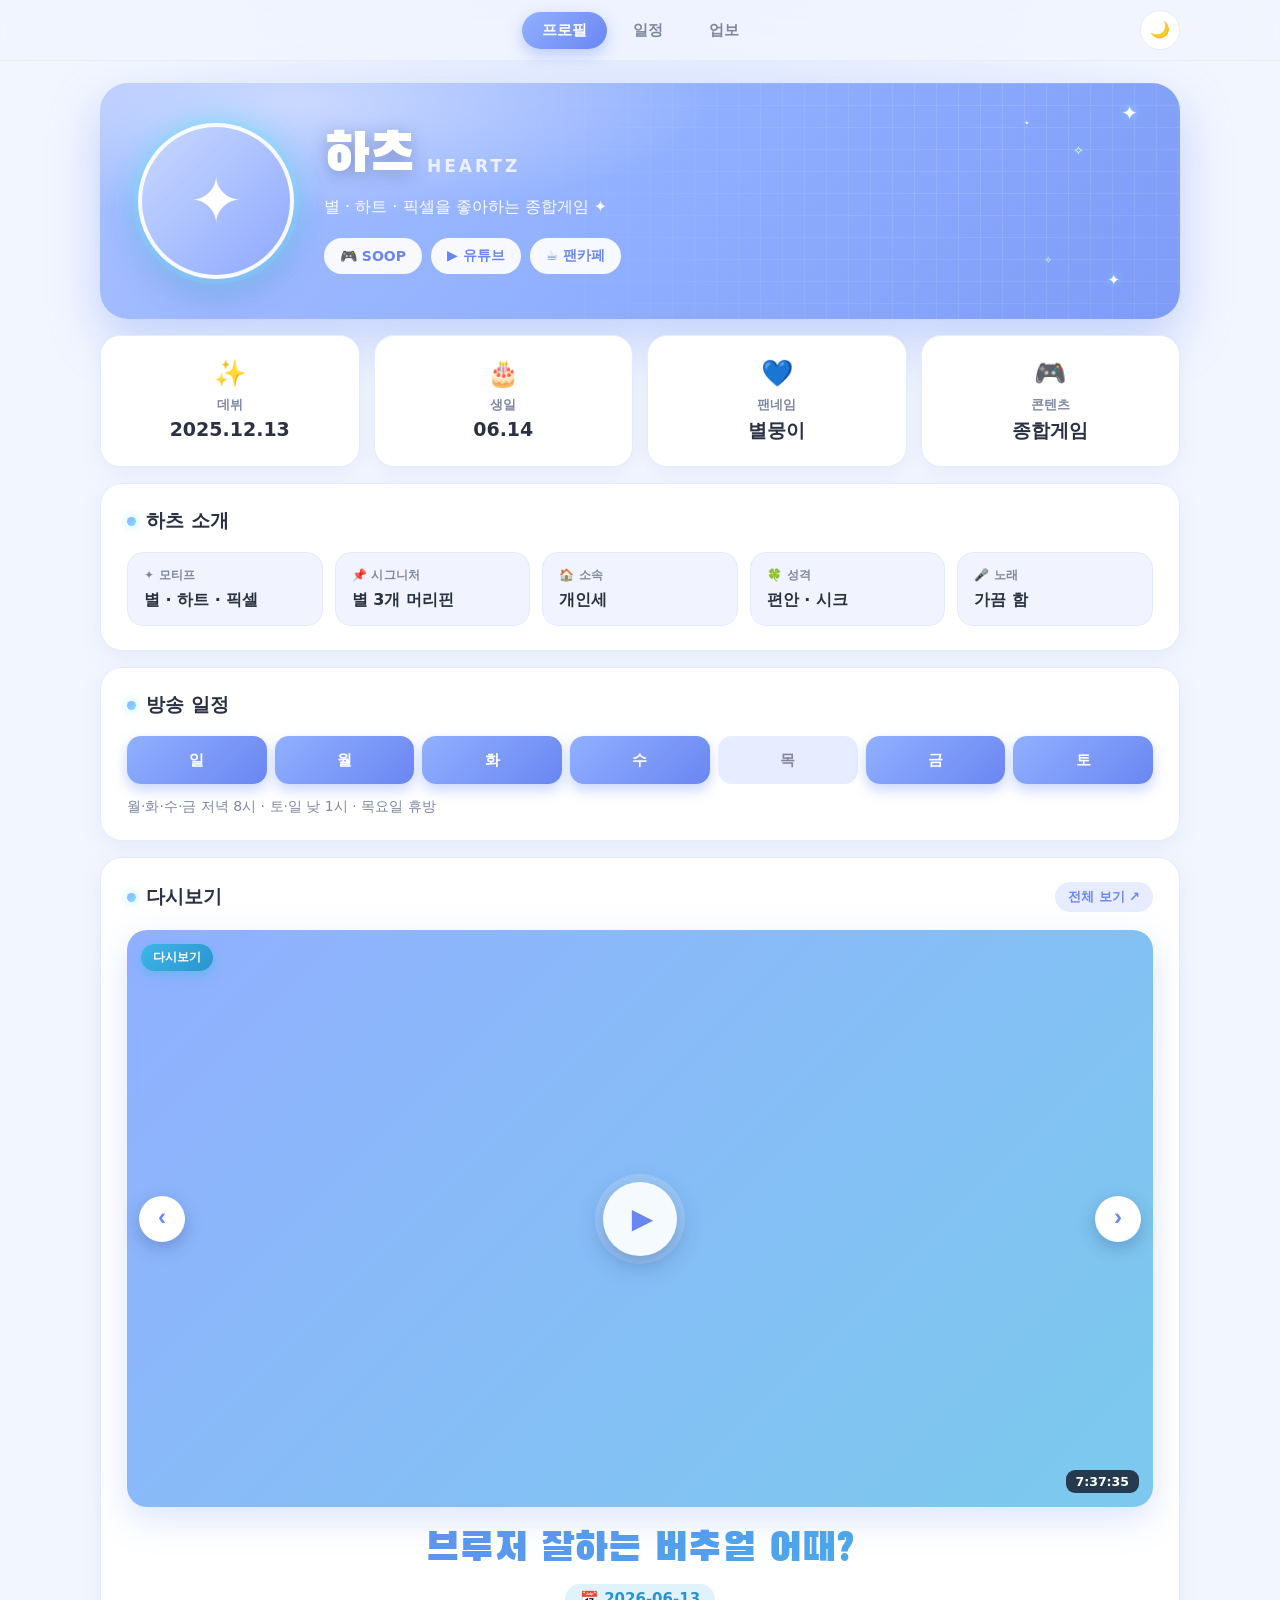
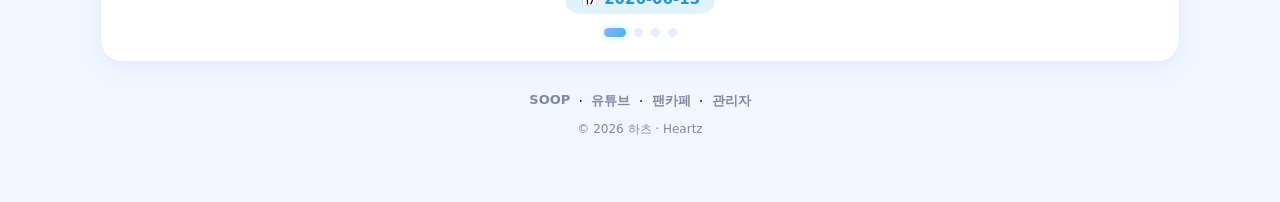
==== index.html @ f1c55dd7 "Add files via upload" ====
<!DOCTYPE html>
<html lang="ko">
<head>
  <meta charset="UTF-8">
  <meta name="viewport" content="width=device-width, initial-scale=1.0">
  <title>하츠 · Heartz</title>
  <link rel="icon" type="image/jpeg" href="https://profile.img.sooplive.co.kr/LOGO/op/ophillia/ophillia.jpg">
  <meta name="description" content="하츠(Heartz) 공식 페이지">
  <meta property="og:type" content="website">
  <meta property="og:title" content="하츠 · Heartz">
  <meta property="og:description" content="별 · 하트 · 픽셀을 좋아하는 종합게임">
  <meta property="og:image" content="https://profile.img.sooplive.co.kr/LOGO/op/ophillia/ophillia.jpg">
  <meta property="og:image:width" content="600"><meta property="og:image:height" content="600">
  <meta name="twitter:card" content="summary_large_image">
  <link rel="stylesheet" href="https://cdn.jsdelivr.net/gh/orioncactus/pretendard@v1.3.9/dist/web/static/pretendard.css">
  <link href="https://fonts.googleapis.com/css2?family=Black+Han+Sans&display=swap" rel="stylesheet">
  <link rel="stylesheet" href="style.css">
</head>
<body>

  <nav class="nav">
    <div class="nav-inner">
      <div class="nav-links">
        <a class="navpill active" href="index.html">프로필</a>
        <a class="navpill" href="schedule/">일정</a>
        <a class="navpill" href="work/">업보</a>
      </div>
      <button class="theme-switch" id="themeSwitch" type="button" aria-label="다크모드 전환">🌙</button>
    </div>
  </nav>

  <main class="wrap stagger">

    <!-- HERO -->
    <section class="hero">
      <div class="hero-stars" aria-hidden="true">
        <span class="s1">✦</span><span class="s2">✧</span><span class="s3">⋆</span><span class="s4">✦</span><span class="s5">✧</span>
      </div>
      <div class="hero-inner">
        <div class="hero-avatar">
          <img class="hero-avatar-img" id="h-avatar-img" src="" alt="하츠 프로필 이미지" style="display:none"
               onerror="this.style.display='none'; document.getElementById('h-avatar-ph').style.display='flex';">
          <span class="hero-avatar-ph" id="h-avatar-ph">✦</span>
        </div>
        <div class="hero-text">
          <div class="hero-name-row"><h1 class="hero-name" id="h-name">하츠</h1><span class="hero-en" id="h-en">Heartz</span></div>
          <p class="hero-concept" id="h-concept"></p>
          <div class="hero-links">
            <a class="sbtn" id="lnk-soop" href="#" target="_blank" rel="noopener">🎮 SOOP</a>
            <a class="sbtn" id="lnk-youtube" href="#" target="_blank" rel="noopener">▶ 유튜브</a>
            <a class="sbtn" id="lnk-cafe" href="#" target="_blank" rel="noopener">☕ 팬카페</a>
          </div>
        </div>
      </div>
    </section>

    <!-- STATS -->
    <section class="stats">
      <div class="stat"><span class="stat-emoji">✨</span><span class="stat-label">데뷔</span><span class="stat-val" id="st-debut">—</span></div>
      <div class="stat"><span class="stat-emoji">🎂</span><span class="stat-label">생일</span><span class="stat-val" id="st-birthday">—</span></div>
      <div class="stat"><span class="stat-emoji">💙</span><span class="stat-label">팬네임</span><span class="stat-val" id="st-fan">—</span></div>
      <div class="stat"><span class="stat-emoji">🎮</span><span class="stat-label">콘텐츠</span><span class="stat-val" id="st-content">—</span></div>
    </section>

    <!-- ABOUT -->
    <section class="card">
      <h2 class="sec-title"><span class="dot"></span>하츠 소개</h2>
      <div class="about-grid">
        <div class="about-item"><span class="ak">✦ 모티프</span><span class="av" id="ab-motif">—</span></div>
        <div class="about-item"><span class="ak">📌 시그니처</span><span class="av" id="ab-sig">—</span></div>
        <div class="about-item"><span class="ak">🏠 소속</span><span class="av" id="ab-agency">—</span></div>
        <div class="about-item"><span class="ak">🍀 성격</span><span class="av" id="ab-personality">—</span></div>
        <div class="about-item"><span class="ak">🎤 노래</span><span class="av" id="ab-song">—</span></div>
      </div>
    </section>

    <!-- SCHEDULE -->
    <section class="card">
      <h2 class="sec-title"><span class="dot"></span>방송 일정</h2>
      <div class="day-row">
        <span class="day" id="day-0">일</span><span class="day" id="day-1">월</span>
        <span class="day" id="day-2">화</span><span class="day" id="day-3">수</span>
        <span class="day" id="day-4">목</span><span class="day" id="day-5">금</span>
        <span class="day" id="day-6">토</span>
      </div>
      <p class="sched-note" id="sched-note"></p>
      <div class="upcoming" id="upcoming" style="display:none">
        <span class="up-label">📌 다가오는 일정</span>
        <div id="upcoming-list"></div>
      </div>
    </section>

    <!-- 다시보기 -->
    <section class="card">
      <div class="sec-row">
        <h2 class="sec-title"><span class="dot"></span>다시보기</h2>
        <a class="sec-more" id="vod-more" href="#" target="_blank" rel="noopener">전체 보기 ↗</a>
      </div>
      <div class="vod-carousel" id="vod-carousel">
        <div class="vod-frame">
          <a class="vod-stage" id="vod-stage" href="#" target="_blank" rel="noopener"></a>
          <button class="vod-nav prev" type="button" aria-label="이전 다시보기">‹</button>
          <button class="vod-nav next" type="button" aria-label="다음 다시보기">›</button>
        </div>
        <div class="vod-caption">
          <div class="vod-cap-title" id="vod-cap-title"></div>
          <div class="vod-cap-meta" id="vod-cap-meta"></div>
        </div>
        <div class="vod-dots" id="vod-dots"></div>
      </div>
    </section>

    <footer class="foot">
      <div class="foot-links">
        <a id="foot-soop" href="#" target="_blank" rel="noopener">SOOP</a>·
        <a id="foot-youtube" href="#" target="_blank" rel="noopener">유튜브</a>·
        <a id="foot-cafe" href="#" target="_blank" rel="noopener">팬카페</a>·
        <a href="admin/">관리자</a>
      </div>
      <div class="foot-copy" id="foot-copy">© 2026 하츠 · Heartz</div>
    </footer>

  </main>

  <script src="https://cdn.jsdelivr.net/npm/@supabase/supabase-js@2/dist/umd/supabase.min.js"></script>
  <script src="supabase.js"></script>
  <script>
    function setText(id, v){ var el=document.getElementById(id); if(el) el.textContent = v || ''; }
    function setHref(id, v){ var el=document.getElementById(id); if(el) el.setAttribute('href', v || '#'); }

    async function loadProfile(){
      var p = await getProfile();
      setText('h-name', p.name); setText('h-en', p.reading); setText('h-concept', p.concept);
      // 아바타: 직접 지정 우선, 없으면 SOOP 아이디로 자동
      var av = p.avatar || soopAvatar(p.soop_id);
      var img = document.getElementById('h-avatar-img'), ph = document.getElementById('h-avatar-ph');
      if(av){ img.src = av; img.style.display='block'; ph.style.display='none'; }
      // 소셜 (히어로 + 푸터)
      setHref('lnk-soop', p.soop); setHref('lnk-youtube', p.youtube); setHref('lnk-cafe', p.cafe);
      setHref('foot-soop', p.soop); setHref('foot-youtube', p.youtube); setHref('foot-cafe', p.cafe);
      setHref('vod-more', p.vod_url);
      // 스탯
      setText('st-debut', p.debut); setText('st-birthday', p.birthday);
      setText('st-fan', p.fan_name); setText('st-content', p.content);
      // 소개
      setText('ab-motif', p.motif); setText('ab-sig', p.signature); setText('ab-agency', p.agency);
      setText('ab-personality', p.personality); setText('ab-song', p.song);
      // 방송 요일
      var days = Array.isArray(p.days) ? p.days.map(String) : [];
      for(var i=0;i<=6;i++){ var c=document.getElementById('day-'+i); if(c) c.className='day'+(days.indexOf(String(i))>-1?' on':''); }
      setText('sched-note', p.sched_note);
      if(p.name) setText('foot-copy', '© 2026 '+p.name+' · '+(p.reading||''));
    }

    async function loadUpcoming(){
      var rows = await fetchAll('events','edate', true);
      if(rows === null) rows = EVENTS_DEFAULTS.slice();
      var today = new Date().toISOString().slice(0,10);
      var future = rows.filter(function(e){ return (e.edate||'') >= today; })
                       .sort(function(a,b){ return (a.edate||'').localeCompare(b.edate||''); })
                       .slice(0,3);
      var box = document.getElementById('upcoming'), list = document.getElementById('upcoming-list');
      if(!future.length){ box.style.display='none'; return; }
      box.style.display='';
      list.innerHTML = future.map(function(e){
        return '<div class="up-row"><span class="up-badge">'+esc(fmtBadge(e.edate))+'</span>'
             + '<span class="up-text">'+esc(e.title)+'</span></div>';
      }).join('');
    }

    async function loadVods(){
      var rows = await fetchAll('vods','vdate', false);
      if(rows === null) rows = VODS_DEFAULTS.slice();
      var carousel = document.getElementById('vod-carousel');
      if(!rows.length){ carousel.innerHTML = '<div class="empty">아직 등록된 다시보기가 없어요 ✦</div>'; return; }
      var stage=document.getElementById('vod-stage'), capTit=document.getElementById('vod-cap-title'),
          capMeta=document.getElementById('vod-cap-meta'), dotsBox=document.getElementById('vod-dots'), i=0;
      dotsBox.innerHTML = rows.map(function(_,idx){ return '<button class="vod-dot" type="button" aria-label="'+(idx+1)+'번째"></button>'; }).join('');
      var dots = dotsBox.querySelectorAll('.vod-dot');
      function render(){
        var v = rows[i]; stage.setAttribute('href', v.link || '#');
        var html = '<span class="vod-badge">다시보기</span>';
        if(v.thumb) html += '<img src="'+esc(v.thumb)+'" alt="'+esc(v.title)+'" onerror="this.style.display=\'none\'">';
        if(v.dur) html += '<span class="vod-dur">'+esc(v.dur)+'</span>';
        html += '<span class="vod-playbtn">▶</span>';
        stage.innerHTML = html;
        capTit.textContent = v.title || '';
        capMeta.textContent = v.vdate ? ('📅 '+v.vdate) : '';
        for(var k=0;k<dots.length;k++) dots[k].className='vod-dot'+(k===i?' on':'');
      }
      function go(n){ i=(n+rows.length)%rows.length; render(); }
      carousel.querySelector('.vod-nav.prev').addEventListener('click', function(e){ e.preventDefault(); go(i-1); });
      carousel.querySelector('.vod-nav.next').addEventListener('click', function(e){ e.preventDefault(); go(i+1); });
      for(var k=0;k<dots.length;k++){ (function(idx){ dots[idx].addEventListener('click', function(){ go(idx); }); })(k); }
      var sx=null;
      stage.addEventListener('touchstart', function(e){ sx=e.touches[0].clientX; }, {passive:true});
      stage.addEventListener('touchend', function(e){ if(sx===null) return; var dx=e.changedTouches[0].clientX-sx; if(Math.abs(dx)>40) go(i+(dx<0?1:-1)); sx=null; }, {passive:true});
      render();
    }

    initTheme();
    loadProfile(); loadUpcoming(); loadVods();
    initIframeResize();
  </script>
</body>
</html>
---- style.css ----
/* =====================================================================
   하츠(Heartz) 팬페이지 공용 스타일
   🎨 색 바꾸기: 아래 :root 의 5개(+ --logo) 만 바꾸면 전 페이지가 따라옵니다.
===================================================================== */
:root{
  --main:#91b0ff;        /* 메인 강조색 (포인트·버튼·활성) */
  --main-dark:#6a86f2;   /* 진한 강조색 (그라데이션 끝·hover) */
  --main-light:#e7edff;  /* 연한 색 (칩·배지·연한 배경) */
  --bg:#f2f6ff;          /* 페이지 배경 */
  --card:#ffffff;        /* 카드 배경 */
  --logo:#4456c7;        /* 로고/제목 진한 글자색 */

  --text:#2a3142;        /* 본문 글자 */
  --text-soft:#7f88a0;   /* 흐린 보조 글자 */
  --line:#e4ebfb;        /* 테두리선 */
  --neon:#7ee0ff;        /* 네온 포인트(은은한 외부광선) */
  --accent:#3fb6e8;      /* 하늘색 뱃지(날짜 등) */
  --accent-dark:#2a93cf;

  --page-width:1080px;
  --display:'Black Han Sans','Pretendard','Noto Sans KR',sans-serif; /* 각진 제목 */
  --body:'Pretendard','Noto Sans KR',system-ui,-apple-system,sans-serif; /* 깔끔 본문 */
}
body.dark{
  --main:#9db6ff;
  --main-dark:#b9caff;
  --main-light:#222a3d;
  --bg:#0f1320;
  --card:#171c2b;
  --logo:#bcd0ff;
  --text:#e7ebf6;
  --text-soft:#98a1bc;
  --line:#262d40;
  --accent:#54c4f0;
  --accent-dark:#2f9fd6;
}

*{ margin:0; padding:0; box-sizing:border-box; }
body{
  background:var(--bg); font-family:var(--body); color:var(--text);
  min-height:100vh; padding:18px 16px 64px;
  position:relative; overflow-x:hidden;
  transition:background .25s ease, color .25s ease;
  -webkit-font-smoothing:antialiased;
}
body::before{
  content:''; position:fixed; inset:0 0 auto 0; height:340px;
  background:radial-gradient(60% 100% at 50% -10%, rgba(145,176,255,.22), transparent 70%);
  pointer-events:none; z-index:0;
}

/* ── 네비 ── */
.nav{
  position:sticky; top:0; z-index:100;
  background:color-mix(in srgb, var(--bg) 80%, transparent);
  backdrop-filter:blur(12px);
  border-bottom:1px solid var(--line);
  margin:-18px -16px 22px; padding:8px 16px;
}
.nav-inner{ position:relative; max-width:var(--page-width); margin:0 auto;
  display:flex; align-items:center; justify-content:center; min-height:44px; }
.nav-links{ display:flex; gap:6px; }
.navpill{ padding:9px 20px; border-radius:999px; font-weight:700; font-size:15px;
  color:var(--text-soft); text-decoration:none; white-space:nowrap; transition:all .18s ease; }
.navpill:hover{ background:var(--main-light); color:var(--logo); }
.navpill.active{ background:linear-gradient(135deg, var(--main), var(--main-dark)); color:#fff;
  box-shadow:0 6px 16px rgba(120,150,250,.45); }
.theme-switch{ position:absolute; right:0; top:50%; transform:translateY(-50%);
  width:40px; height:40px; border-radius:50%; border:1px solid var(--line); background:var(--card);
  cursor:pointer; font-size:16px; line-height:1; display:flex; align-items:center; justify-content:center;
  transition:all .18s ease; }
.theme-switch:hover{ border-color:var(--main); }

/* ── 래퍼 / 카드 ── */
.wrap{ position:relative; z-index:1; max-width:var(--page-width); margin:0 auto;
  display:flex; flex-direction:column; gap:16px; }
.card{ background:var(--card); border:1px solid var(--line); border-radius:22px;
  padding:24px 26px; box-shadow:0 6px 20px rgba(120,140,200,.1); }
.sec-title{ display:flex; align-items:center; gap:10px; font-size:19px; font-weight:800;
  color:var(--text); margin-bottom:18px; }
.sec-title .dot{ width:9px; height:9px; border-radius:50%;
  background:linear-gradient(135deg, var(--main), var(--neon)); box-shadow:0 0 10px rgba(126,224,255,.7); }
.sec-row{ display:flex; align-items:center; justify-content:space-between; gap:10px; margin-bottom:18px; }
.sec-row .sec-title{ margin-bottom:0; }
.sec-more{ display:inline-flex; align-items:center; gap:4px; font-size:13px; font-weight:700;
  color:var(--main-dark); text-decoration:none; padding:6px 13px; border-radius:999px;
  background:var(--main-light); transition:all .16s ease; white-space:nowrap; }
.sec-more:hover{ background:var(--main); color:#fff; }
.page-title{ font-family:var(--display); font-size:clamp(30px,6vw,46px); color:var(--text);
  background:linear-gradient(135deg, var(--main-dark), var(--accent));
  -webkit-background-clip:text; background-clip:text; -webkit-text-fill-color:transparent;
  margin-bottom:4px; letter-spacing:.5px; }
.page-sub{ color:var(--text-soft); font-weight:600; font-size:14px; margin-bottom:6px; }

/* ── HERO ── */
.hero{ position:relative; border-radius:28px; padding:40px 38px;
  background:linear-gradient(130deg, #a9c0ff 0%, #91b0ff 48%, #7e9bf7 100%);
  box-shadow:0 20px 50px rgba(126,155,247,.42); }
.hero::before{ content:''; position:absolute; inset:0; border-radius:inherit;
  background:radial-gradient(70% 90% at 18% 8%, rgba(255,255,255,.45), transparent 55%); pointer-events:none; }
.hero::after{ content:''; position:absolute; inset:0; border-radius:inherit;
  background-image:linear-gradient(rgba(255,255,255,.12) 1px, transparent 1px),
    linear-gradient(90deg, rgba(255,255,255,.12) 1px, transparent 1px);
  background-size:22px 22px;
  -webkit-mask:radial-gradient(circle at 82% 24%, #000, transparent 62%);
          mask:radial-gradient(circle at 82% 24%, #000, transparent 62%); pointer-events:none; }
.hero-stars{ position:absolute; inset:0; pointer-events:none; }
.hero-stars span{ position:absolute; color:#fff; text-shadow:0 0 8px var(--neon);
  animation:twinkle 2.6s ease-in-out infinite; }
.hero-stars .s1{ top:18px; right:42px; font-size:20px; }
.hero-stars .s2{ top:60px; right:96px; font-size:13px; animation-delay:.5s; }
.hero-stars .s3{ top:34px; right:150px; font-size:10px; animation-delay:1s; }
.hero-stars .s4{ bottom:30px; right:60px; font-size:15px; animation-delay:1.4s; }
.hero-stars .s5{ bottom:54px; right:128px; font-size:9px; animation-delay:.9s; }
@keyframes twinkle{ 0%,100%{opacity:.35; transform:scale(.85);} 50%{opacity:1; transform:scale(1.1);} }
.hero-inner{ position:relative; z-index:2; display:flex; align-items:center; gap:30px; }
.hero-avatar{ position:relative; flex-shrink:0; width:156px; height:156px; border-radius:50%;
  background:linear-gradient(135deg, #c9d8ff, #8ea9ff); border:4px solid rgba(255,255,255,.92);
  box-shadow:0 0 0 5px rgba(126,224,255,.16), 0 0 22px 2px rgba(126,224,255,.55),
    0 0 44px 6px rgba(126,224,255,.30), 0 14px 32px rgba(50,70,150,.26);
  overflow:hidden; animation:avatarGlow 3.4s ease-in-out infinite; }
@keyframes avatarGlow{
  0%,100%{ box-shadow:0 0 0 5px rgba(126,224,255,.14), 0 0 18px 2px rgba(126,224,255,.42),
    0 0 36px 5px rgba(126,224,255,.22), 0 14px 32px rgba(50,70,150,.26); }
  50%{ box-shadow:0 0 0 5px rgba(126,224,255,.20), 0 0 26px 4px rgba(126,224,255,.62),
    0 0 54px 9px rgba(126,224,255,.34), 0 14px 32px rgba(50,70,150,.26); } }
.hero-avatar-img{ width:100%; height:100%; object-fit:cover; display:block; border-radius:50%; }
.hero-avatar-ph{ position:absolute; inset:0; display:flex; align-items:center; justify-content:center; font-size:64px; color:#fff; }
.hero-text{ flex:1; min-width:0; color:#fff; }
.hero-name-row{ display:flex; align-items:baseline; gap:12px; flex-wrap:wrap; }
.hero-name{ font-family:var(--display); font-weight:400; font-size:54px; line-height:1; letter-spacing:.5px;
  text-shadow:0 4px 18px rgba(40,55,120,.35); }
.hero-en{ font-weight:700; font-size:17px; letter-spacing:3px; color:rgba(255,255,255,.78); text-transform:uppercase; }
.hero-concept{ margin-top:14px; font-size:16px; font-weight:500; color:rgba(255,255,255,.95); }
.hero-links{ margin-top:20px; display:flex; gap:9px; flex-wrap:wrap; }
.sbtn{ display:inline-flex; align-items:center; gap:6px; padding:9px 16px; border-radius:999px;
  background:rgba(255,255,255,.92); color:var(--main-dark); font-weight:700; font-size:14px;
  text-decoration:none; transition:all .16s ease; }
.sbtn:hover{ background:#fff; transform:translateY(-2px); box-shadow:0 8px 18px rgba(40,55,120,.25); }

/* ── 스탯 카드 ── */
.stats{ display:grid; grid-template-columns:repeat(4,1fr); gap:14px; }
.stat{ background:var(--card); border:1px solid var(--line); border-radius:20px; padding:22px 16px;
  text-align:center; box-shadow:0 6px 20px rgba(120,140,200,.1);
  transition:transform .16s ease, border-color .16s ease, box-shadow .16s ease; }
.stat:hover{ transform:translateY(-3px); border-color:var(--main); box-shadow:0 12px 26px rgba(120,150,250,.2); }
.stat-emoji{ font-size:26px; display:block; }
.stat-label{ display:block; margin-top:8px; font-size:13px; color:var(--text-soft); font-weight:600; }
.stat-val{ display:block; margin-top:4px; font-size:19px; font-weight:800; color:var(--text); }

/* ── 소개 (라벨/값 미니카드) ── */
.about-grid{ display:grid; grid-template-columns:repeat(auto-fit, minmax(160px,1fr)); gap:12px; }
.about-item{ background:color-mix(in srgb, var(--main-light) 60%, var(--card)); border:1px solid var(--line);
  border-radius:16px; padding:14px 16px; }
.about-item .ak{ display:block; font-size:12px; font-weight:700; color:var(--text-soft); letter-spacing:.3px; }
.about-item .av{ display:block; margin-top:6px; font-size:16px; font-weight:700; color:var(--text); }

/* ── 방송 요일 칩 ── */
.day-row{ display:grid; grid-template-columns:repeat(7,1fr); gap:8px; }
.day{ height:48px; border-radius:14px; display:flex; align-items:center; justify-content:center;
  font-size:15px; font-weight:700; background:var(--main-light); color:var(--text-soft); transition:all .16s ease; }
.day.on{ background:linear-gradient(135deg, var(--main), var(--main-dark)); color:#fff;
  box-shadow:0 6px 14px rgba(120,150,250,.4); }
.sched-note{ margin-top:14px; font-size:14px; color:var(--text-soft); font-weight:500; }

/* ── 일정 행(다가오는 일정 / 전체 일정 공용) ── */
.up-label{ font-size:13px; font-weight:800; color:var(--text-soft); margin-bottom:2px; letter-spacing:.3px; }
.upcoming{ margin-top:20px; padding-top:18px; border-top:1px dashed var(--line); display:flex; flex-direction:column; gap:10px; }
.ev-list{ display:flex; flex-direction:column; gap:10px; }
.up-row{ display:flex; align-items:center; gap:14px; background:var(--card);
  border:1.5px solid color-mix(in srgb, var(--accent) 32%, var(--line)); border-radius:16px; padding:13px 16px;
  transition:transform .14s ease, box-shadow .14s ease; }
.up-row:hover{ transform:translateX(2px); box-shadow:0 6px 16px rgba(63,182,232,.18); }
.up-badge{ flex-shrink:0; background:linear-gradient(135deg, var(--accent), var(--accent-dark)); color:#fff;
  font-weight:800; font-size:14px; padding:7px 15px; border-radius:999px; white-space:nowrap;
  box-shadow:0 4px 12px rgba(63,182,232,.45); }
.up-text{ font-size:16px; font-weight:700; color:var(--text); line-height:1.4; flex:1; }
.ev-tag{ flex-shrink:0; font-size:12px; font-weight:800; padding:4px 11px; border-radius:999px; }
.ev-tag.bcast{ background:var(--main-light); color:var(--main-dark); }
.ev-tag.special{ background:color-mix(in srgb, var(--accent) 18%, var(--card)); color:var(--accent-dark); }
.ev-tag.off{ background:#f0f1f5; color:#9aa3b3; }
body.dark .ev-tag.off{ background:#22262e; color:#8a93a3; }
.month-head{ font-size:14px; font-weight:800; color:var(--main-dark); margin:18px 0 10px; }
.month-head:first-child{ margin-top:0; }

/* ── 다시보기 (큰 화면 + 좌우 넘김) ── */
.vod-frame{ position:relative; }
.vod-stage{ position:relative; display:block; text-decoration:none; color:inherit; aspect-ratio:16/9;
  border-radius:20px; overflow:hidden; background:linear-gradient(135deg, var(--main), #7cc8ee 92%);
  box-shadow:0 12px 34px rgba(120,150,250,.25); }
.vod-stage img{ position:absolute; inset:0; width:100%; height:100%; object-fit:cover; }
.vod-badge{ position:absolute; top:14px; left:14px; z-index:3;
  background:linear-gradient(135deg, var(--accent), var(--accent-dark)); color:#fff; font-size:12px;
  font-weight:800; padding:5px 12px; border-radius:999px; box-shadow:0 4px 12px rgba(63,182,232,.55); }
.vod-dur{ position:absolute; bottom:14px; right:14px; z-index:3; background:rgba(20,28,45,.82); color:#fff;
  font-size:12.5px; font-weight:700; padding:4px 10px; border-radius:9px; }
.vod-playbtn{ position:absolute; left:50%; top:50%; transform:translate(-50%,-50%); z-index:3;
  width:74px; height:74px; border-radius:50%; background:rgba(255,255,255,.92); color:var(--main-dark);
  display:flex; align-items:center; justify-content:center; font-size:28px; padding-left:5px;
  box-shadow:0 8px 24px rgba(40,55,120,.35), 0 0 0 8px rgba(255,255,255,.18);
  transition:transform .16s ease, box-shadow .16s ease; }
.vod-stage:hover .vod-playbtn{ transform:translate(-50%,-50%) scale(1.08);
  box-shadow:0 10px 28px rgba(40,55,120,.4), 0 0 0 10px rgba(126,224,255,.28); }
.vod-nav{ position:absolute; top:50%; transform:translateY(-50%); z-index:4; width:46px; height:46px;
  border-radius:50%; border:none; cursor:pointer; background:var(--card); color:var(--main-dark);
  font-size:24px; font-weight:800; line-height:1; padding:0 0 3px; display:flex; align-items:center;
  justify-content:center; box-shadow:0 6px 18px rgba(40,55,120,.28); transition:all .16s ease; }
.vod-nav:hover{ background:var(--main); color:#fff; transform:translateY(-50%) scale(1.08); }
.vod-nav.prev{ left:12px; } .vod-nav.next{ right:12px; }
.vod-caption{ margin-top:18px; text-align:center; }
.vod-cap-title{ font-family:var(--display); font-size:clamp(26px,5vw,40px); font-weight:400;
  line-height:1.2; letter-spacing:.5px; color:var(--main-dark);
  background:linear-gradient(135deg, var(--main-dark), var(--accent));
  -webkit-background-clip:text; background-clip:text; -webkit-text-fill-color:transparent; }
.vod-cap-meta{ display:inline-flex; align-items:center; gap:6px; margin-top:11px; font-size:15px;
  font-weight:800; color:var(--accent-dark); background:color-mix(in srgb, var(--accent) 16%, var(--card));
  padding:6px 15px; border-radius:999px; }
.vod-cap-meta:empty{ display:none; }
.vod-dots{ display:flex; justify-content:center; gap:8px; margin-top:14px; flex-wrap:wrap; }
.vod-dot{ width:9px; height:9px; border-radius:50%; border:none; cursor:pointer; padding:0;
  background:var(--main-light); transition:all .16s ease; }
.vod-dot.on{ background:linear-gradient(135deg, var(--main), var(--accent)); width:22px; border-radius:999px;
  box-shadow:0 0 8px rgba(126,224,255,.6); }
.empty{ text-align:center; color:var(--text-soft); padding:30px 10px; font-size:14px; font-weight:500; }

/* ── 업보 ── */
.work-list{ display:flex; flex-direction:column; gap:12px; }
.work-item{ display:flex; align-items:flex-start; gap:14px; background:var(--card); border:1px solid var(--line);
  border-radius:16px; padding:16px 18px; transition:transform .14s ease, box-shadow .14s ease, border-color .14s ease; }
.work-item:hover{ transform:translateX(2px); border-color:var(--main); box-shadow:0 6px 16px rgba(120,150,250,.16); }
.work-num{ flex-shrink:0; width:30px; height:30px; border-radius:50%;
  background:linear-gradient(135deg, var(--main), var(--main-dark)); color:#fff; font-weight:800; font-size:14px;
  display:flex; align-items:center; justify-content:center; box-shadow:0 4px 10px rgba(120,150,250,.4); }
.work-body{ flex:1; min-width:0; }
.work-title{ font-size:16px; font-weight:700; color:var(--text); line-height:1.45; }
.work-note{ margin-top:5px; font-size:13.5px; color:var(--text-soft); font-weight:500; }
.work-chip{ flex-shrink:0; font-size:12px; font-weight:800; padding:5px 12px; border-radius:999px; white-space:nowrap; }
.work-chip.doing{ background:color-mix(in srgb, var(--accent) 18%, var(--card)); color:var(--accent-dark); }
.work-chip.done{ background:#e6f6ec; color:#2f9e63; }
body.dark .work-chip.done{ background:#1d3327; color:#56c98a; }
.work-item.is-done .work-title{ color:var(--text-soft); text-decoration:line-through; }
.work-summary{ display:flex; gap:18px; flex-wrap:wrap; margin-bottom:18px; }
.work-stat{ font-size:14px; color:var(--text-soft); font-weight:600; }
.work-stat b{ color:var(--main-dark); font-size:17px; font-weight:800; }

/* ── 푸터 ── */
.foot{ text-align:center; margin-top:8px; padding-top:6px; }
.foot-links{ display:flex; justify-content:center; gap:8px; flex-wrap:wrap; margin-bottom:10px; }
.foot-links a{ color:var(--text-soft); font-size:13px; font-weight:600; text-decoration:none; }
.foot-links a:hover{ color:var(--main-dark); }
.foot-copy{ color:var(--text-soft); font-size:12px; }

/* ── 관리자 ── */
.adm-wrap{ max-width:720px; margin:0 auto; }
.adm-top{ display:flex; align-items:center; justify-content:space-between; gap:10px; margin-bottom:18px; }
.adm-back{ color:var(--text-soft); font-weight:700; font-size:14px; text-decoration:none; }
.adm-back:hover{ color:var(--main-dark); }
.adm-login{ max-width:380px; margin:60px auto; text-align:center; }
.adm-login .lock{ font-size:40px; }
.adm-login h1{ font-size:22px; font-weight:800; margin:10px 0 18px; color:var(--text); }
.adm-tabs{ display:flex; gap:8px; flex-wrap:wrap; margin-bottom:18px; }
.adm-tab{ padding:9px 16px; border-radius:999px; border:1px solid var(--line); background:var(--card);
  color:var(--text-soft); font-weight:700; font-size:14px; cursor:pointer; transition:all .16s ease; }
.adm-tab.active{ background:linear-gradient(135deg, var(--main), var(--main-dark)); color:#fff; border-color:transparent;
  box-shadow:0 6px 14px rgba(120,150,250,.4); }
.adm-panel{ display:none; }
.adm-panel.active{ display:block; }
.adm-field{ margin-bottom:14px; }
.adm-field label{ display:block; font-size:13px; font-weight:700; color:var(--text-soft); margin-bottom:6px; }
.adm-field input, .adm-field textarea, .adm-field select{ width:100%; padding:11px 14px; border-radius:12px;
  border:1.5px solid var(--line); background:var(--card); color:var(--text); font-size:14px; font-family:inherit;
  outline:none; transition:border-color .16s ease; }
.adm-field input:focus, .adm-field textarea:focus, .adm-field select:focus{ border-color:var(--main); }
.adm-row2{ display:grid; grid-template-columns:1fr 1fr; gap:12px; }
.adm-btn{ display:inline-flex; align-items:center; justify-content:center; gap:6px; padding:12px 20px;
  border-radius:12px; border:none; font-size:14px; font-weight:800; cursor:pointer; transition:all .16s ease; }
.adm-btn.primary{ background:linear-gradient(135deg, var(--main), var(--main-dark)); color:#fff;
  box-shadow:0 6px 16px rgba(120,150,250,.4); }
.adm-btn.primary:hover{ transform:translateY(-2px); }
.adm-btn.ghost{ background:var(--main-light); color:var(--main-dark); }
.adm-btn.danger{ background:#ffe9ec; color:#e0556a; padding:8px 12px; font-size:13px; }
body.dark .adm-btn.danger{ background:#3a2228; color:#ff8095; }
.adm-day-toggles{ display:grid; grid-template-columns:repeat(7,1fr); gap:8px; }
.adm-day{ height:44px; border-radius:12px; border:1.5px solid var(--line); background:var(--card);
  color:var(--text-soft); font-weight:700; cursor:pointer; transition:all .16s ease; }
.adm-day.on{ background:linear-gradient(135deg, var(--main), var(--main-dark)); color:#fff; border-color:transparent; }
.adm-list{ display:flex; flex-direction:column; gap:10px; margin-top:8px; }
.adm-item{ display:flex; align-items:center; gap:12px; background:var(--card); border:1px solid var(--line);
  border-radius:14px; padding:12px 14px; }
.adm-item .ai-main{ flex:1; min-width:0; }
.adm-item .ai-title{ font-weight:700; color:var(--text); font-size:14px; }
.adm-item .ai-sub{ font-size:12.5px; color:var(--text-soft); margin-top:3px; }
.adm-hint{ font-size:12.5px; color:var(--text-soft); margin-top:6px; line-height:1.5; }
.adm-save-row{ margin-top:16px; display:flex; gap:10px; align-items:center; }
.adm-msg{ font-size:13px; font-weight:700; color:#2f9e63; }

/* ── 애니메이션 / 접근성 / 반응형 ── */
@keyframes staggerIn{ from{opacity:0; transform:translateY(16px);} to{opacity:1; transform:translateY(0);} }
.stagger > *{ opacity:0; animation:staggerIn .45s ease forwards; }
.stagger > *:nth-child(1){animation-delay:.04s}
.stagger > *:nth-child(2){animation-delay:.10s}
.stagger > *:nth-child(3){animation-delay:.16s}
.stagger > *:nth-child(4){animation-delay:.22s}
.stagger > *:nth-child(5){animation-delay:.28s}
.stagger > *:nth-child(6){animation-delay:.34s}
a:focus-visible, button:focus-visible, input:focus-visible, select:focus-visible, textarea:focus-visible{
  outline:3px solid var(--neon); outline-offset:2px; border-radius:12px; }

@media (max-width:620px){
  .hero{ padding:30px 22px; border-radius:24px; }
  .hero-inner{ flex-direction:column; text-align:center; gap:18px; }
  .hero-name-row{ justify-content:center; }
  .hero-links{ justify-content:center; }
  .hero-name{ font-size:44px; }
  .hero-avatar{ width:140px; height:140px; }
  .stats{ grid-template-columns:repeat(2,1fr); }
  .card{ padding:20px 18px; }
  .day{ height:42px; font-size:13px; border-radius:11px; }
  .navpill{ padding:8px 14px; font-size:14px; }
  .vod-nav{ width:40px; height:40px; font-size:21px; }
  .vod-nav.prev{ left:7px; } .vod-nav.next{ right:7px; }
  .vod-playbtn{ width:58px; height:58px; font-size:23px; }
  .adm-row2{ grid-template-columns:1fr; }
}
@media (max-width:380px){ .day{ height:38px; font-size:12px; } }

@media (prefers-reduced-motion:reduce){
  .stagger > *{ animation:none; opacity:1; }
  .hero-stars span{ animation:none; }
  .hero-avatar{ animation:none; }
  *{ transition:none !important; }
}
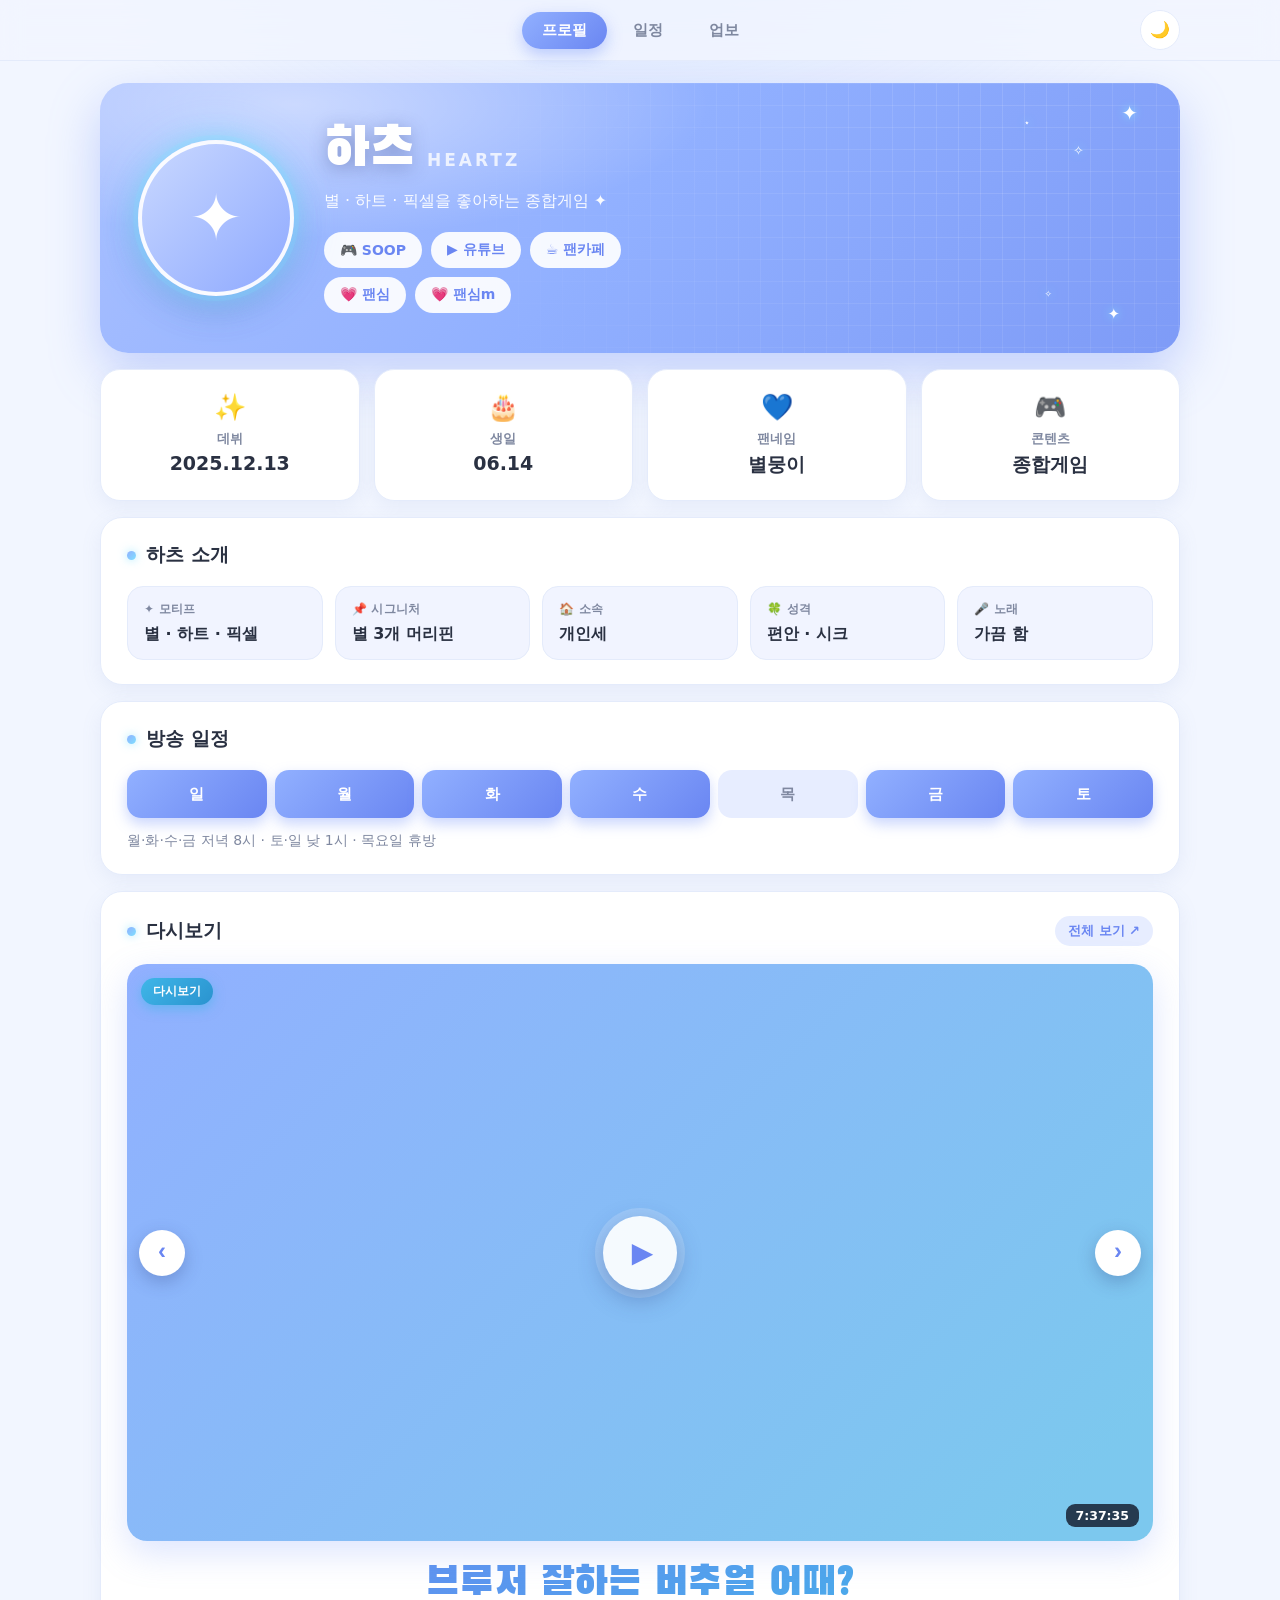
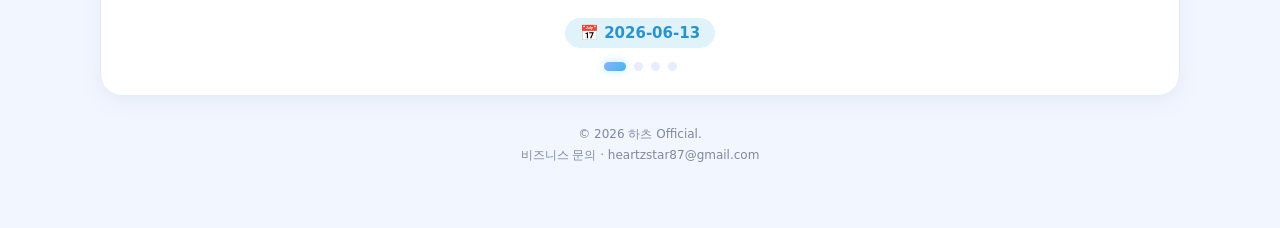
==== commit 6962ab7b: "Add files via upload" ====
--- a/index.html
+++ b/index.html
@@ -46,9 +46,15 @@
           <div class="hero-name-row"><h1 class="hero-name" id="h-name">하츠</h1><span class="hero-en" id="h-en">Heartz</span></div>
           <p class="hero-concept" id="h-concept"></p>
           <div class="hero-links">
-            <a class="sbtn" id="lnk-soop" href="#" target="_blank" rel="noopener">🎮 SOOP</a>
-            <a class="sbtn" id="lnk-youtube" href="#" target="_blank" rel="noopener">▶ 유튜브</a>
-            <a class="sbtn" id="lnk-cafe" href="#" target="_blank" rel="noopener">☕ 팬카페</a>
+            <div class="hero-links-row">
+              <a class="sbtn" id="lnk-soop" href="#" target="_blank" rel="noopener">🎮 SOOP</a>
+              <a class="sbtn" id="lnk-youtube" href="#" target="_blank" rel="noopener">▶ 유튜브</a>
+              <a class="sbtn" id="lnk-cafe" href="#" target="_blank" rel="noopener">☕ 팬카페</a>
+            </div>
+            <div class="hero-links-row">
+              <a class="sbtn" id="lnk-fancim" href="#" target="_blank" rel="noopener">💗 팬심</a>
+              <a class="sbtn" id="lnk-fancimm" href="#" target="_blank" rel="noopener">💗 팬심m</a>
+            </div>
           </div>
         </div>
       </div>
@@ -98,7 +104,7 @@
       </div>
       <div class="vod-carousel" id="vod-carousel">
         <div class="vod-frame">
-          <a class="vod-stage" id="vod-stage" href="#" target="_blank" rel="noopener"></a>
+          <div class="vod-stage" id="vod-stage"></div>
           <button class="vod-nav prev" type="button" aria-label="이전 다시보기">‹</button>
           <button class="vod-nav next" type="button" aria-label="다음 다시보기">›</button>
         </div>
@@ -111,13 +117,8 @@
     </section>
 
     <footer class="foot">
-      <div class="foot-links">
-        <a id="foot-soop" href="#" target="_blank" rel="noopener">SOOP</a>·
-        <a id="foot-youtube" href="#" target="_blank" rel="noopener">유튜브</a>·
-        <a id="foot-cafe" href="#" target="_blank" rel="noopener">팬카페</a>·
-        <a href="admin/">관리자</a>
-      </div>
-      <div class="foot-copy" id="foot-copy">© 2026 하츠 · Heartz</div>
+      <div class="foot-copy" id="foot-copy">© 2026 하츠 Official.</div>
+      <div class="foot-biz" id="foot-biz">비즈니스 문의 · heartzstar87@gmail.com</div>
     </footer>
 
   </main>
@@ -135,9 +136,9 @@
       var av = p.avatar || soopAvatar(p.soop_id);
       var img = document.getElementById('h-avatar-img'), ph = document.getElementById('h-avatar-ph');
       if(av){ img.src = av; img.style.display='block'; ph.style.display='none'; }
-      // 소셜 (히어로 + 푸터)
+      // 소셜 (히어로)
       setHref('lnk-soop', p.soop); setHref('lnk-youtube', p.youtube); setHref('lnk-cafe', p.cafe);
-      setHref('foot-soop', p.soop); setHref('foot-youtube', p.youtube); setHref('foot-cafe', p.cafe);
+      setHref('lnk-fancim', p.fancim); setHref('lnk-fancimm', p.fancimm);
       setHref('vod-more', p.vod_url);
       // 스탯
       setText('st-debut', p.debut); setText('st-birthday', p.birthday);
@@ -149,25 +150,35 @@
       var days = Array.isArray(p.days) ? p.days.map(String) : [];
       for(var i=0;i<=6;i++){ var c=document.getElementById('day-'+i); if(c) c.className='day'+(days.indexOf(String(i))>-1?' on':''); }
       setText('sched-note', p.sched_note);
-      if(p.name) setText('foot-copy', '© 2026 '+p.name+' · '+(p.reading||''));
+      setText('foot-copy', '© 2026 '+(p.name||'하츠')+' Official.');
+      setText('foot-biz', '비즈니스 문의 · '+(p.email||''));
     }
 
     async function loadUpcoming(){
-      var rows = await fetchAll('events','edate', true);
-      if(rows === null) rows = EVENTS_DEFAULTS.slice();
+      var rows = await fetchAll('schedule','date', true);
+      if(rows === null) rows = SCHEDULE_DEFAULTS.slice();
       var today = new Date().toISOString().slice(0,10);
-      var future = rows.filter(function(e){ return (e.edate||'') >= today; })
-                       .sort(function(a,b){ return (a.edate||'').localeCompare(b.edate||''); })
+      var future = rows.filter(function(e){ return (e.date||'') >= today; })
+                       .sort(function(a,b){ return (a.date||'').localeCompare(b.date||''); })
                        .slice(0,3);
       var box = document.getElementById('upcoming'), list = document.getElementById('upcoming-list');
       if(!future.length){ box.style.display='none'; return; }
       box.style.display='';
       list.innerHTML = future.map(function(e){
-        return '<div class="up-row"><span class="up-badge">'+esc(fmtBadge(e.edate))+'</span>'
-             + '<span class="up-text">'+esc(e.title)+'</span></div>';
+        var label = (e.time ? e.time+' ' : '') + (e.title || (e.type==='휴방'?'휴방':'방송'));
+        return '<div class="up-row"><span class="up-badge">'+esc(fmtBadge(e.date))+'</span>'
+             + '<span class="up-text">'+esc(label)+'</span></div>';
       }).join('');
     }
 
+    function vodEmbed(link){
+      link = (link || '').replace(/^http:/i, 'https:');
+      if(/\/embed/i.test(link)) return link;                 // 이미 임베드 주소면 그대로
+      var nums = link.match(/\d{7,}/g);                       // VOD 고유번호(7자리+) 추출
+      var no = nums ? nums[nums.length-1] : null;
+      if(no) return 'https://vod.sooplive.com/player/'+no+'/embed?showChat=false&autoPlay=false&mutePlay=false';
+      return null;                                            // 번호 없으면 임베드 불가(목록 페이지 등)
+    }
     async function loadVods(){
       var rows = await fetchAll('vods','vdate', false);
       if(rows === null) rows = VODS_DEFAULTS.slice();
@@ -178,12 +189,17 @@
       dotsBox.innerHTML = rows.map(function(_,idx){ return '<button class="vod-dot" type="button" aria-label="'+(idx+1)+'번째"></button>'; }).join('');
       var dots = dotsBox.querySelectorAll('.vod-dot');
       function render(){
-        var v = rows[i]; stage.setAttribute('href', v.link || '#');
-        var html = '<span class="vod-badge">다시보기</span>';
-        if(v.thumb) html += '<img src="'+esc(v.thumb)+'" alt="'+esc(v.title)+'" onerror="this.style.display=\'none\'">';
-        if(v.dur) html += '<span class="vod-dur">'+esc(v.dur)+'</span>';
-        html += '<span class="vod-playbtn">▶</span>';
-        stage.innerHTML = html;
+        var v = rows[i]; var emb = vodEmbed(v.link);
+        if(emb){
+          stage.innerHTML = '<iframe class="vod-embed" src="'+esc(emb)+'" allow="autoplay; fullscreen; encrypted-media" allowfullscreen frameborder="0" scrolling="no"></iframe>';
+        } else {
+          var html = '<a class="vod-fallback" href="'+esc(v.link||'#')+'" target="_blank" rel="noopener">';
+          html += '<span class="vod-badge">다시보기</span>';
+          if(v.thumb) html += '<img src="'+esc(v.thumb)+'" alt="'+esc(v.title)+'" onerror="this.style.display=\'none\'">';
+          if(v.dur) html += '<span class="vod-dur">'+esc(v.dur)+'</span>';
+          html += '<span class="vod-playbtn">▶</span></a>';
+          stage.innerHTML = html;
+        }
         capTit.textContent = v.title || '';
         capMeta.textContent = v.vdate ? ('📅 '+v.vdate) : '';
         for(var k=0;k<dots.length;k++) dots[k].className='vod-dot'+(k===i?' on':'');
@@ -192,9 +208,6 @@
       carousel.querySelector('.vod-nav.prev').addEventListener('click', function(e){ e.preventDefault(); go(i-1); });
       carousel.querySelector('.vod-nav.next').addEventListener('click', function(e){ e.preventDefault(); go(i+1); });
       for(var k=0;k<dots.length;k++){ (function(idx){ dots[idx].addEventListener('click', function(){ go(idx); }); })(k); }
-      var sx=null;
-      stage.addEventListener('touchstart', function(e){ sx=e.touches[0].clientX; }, {passive:true});
-      stage.addEventListener('touchend', function(e){ if(sx===null) return; var dx=e.changedTouches[0].clientX-sx; if(Math.abs(dx)>40) go(i+(dx<0?1:-1)); sx=null; }, {passive:true});
       render();
     }
 
--- a/style.css
+++ b/style.css
@@ -86,10 +86,10 @@
   color:var(--main-dark); text-decoration:none; padding:6px 13px; border-radius:999px;
   background:var(--main-light); transition:all .16s ease; white-space:nowrap; }
 .sec-more:hover{ background:var(--main); color:#fff; }
-.page-title{ font-family:var(--display); font-size:clamp(30px,6vw,46px); color:var(--text);
+.page-title{ font-family:var(--body); font-weight:800; font-size:clamp(34px,6vw,46px); color:var(--text);
   background:linear-gradient(135deg, var(--main-dark), var(--accent));
   -webkit-background-clip:text; background-clip:text; -webkit-text-fill-color:transparent;
-  margin-bottom:4px; letter-spacing:.5px; }
+  margin-bottom:4px; letter-spacing:-0.5px; }
 .page-sub{ color:var(--text-soft); font-weight:600; font-size:14px; margin-bottom:6px; }
 
 /* ── HERO ── */
@@ -132,7 +132,8 @@
   text-shadow:0 4px 18px rgba(40,55,120,.35); }
 .hero-en{ font-weight:700; font-size:17px; letter-spacing:3px; color:rgba(255,255,255,.78); text-transform:uppercase; }
 .hero-concept{ margin-top:14px; font-size:16px; font-weight:500; color:rgba(255,255,255,.95); }
-.hero-links{ margin-top:20px; display:flex; gap:9px; flex-wrap:wrap; }
+.hero-links{ margin-top:20px; display:flex; flex-direction:column; gap:9px; align-items:flex-start; }
+.hero-links-row{ display:flex; gap:9px; flex-wrap:wrap; }
 .sbtn{ display:inline-flex; align-items:center; gap:6px; padding:9px 16px; border-radius:999px;
   background:rgba(255,255,255,.92); color:var(--main-dark); font-weight:700; font-size:14px;
   text-decoration:none; transition:all .16s ease; }
@@ -188,6 +189,8 @@
 .vod-stage{ position:relative; display:block; text-decoration:none; color:inherit; aspect-ratio:16/9;
   border-radius:20px; overflow:hidden; background:linear-gradient(135deg, var(--main), #7cc8ee 92%);
   box-shadow:0 12px 34px rgba(120,150,250,.25); }
+.vod-embed{ position:absolute; inset:0; width:100%; height:100%; border:0; display:block; }
+.vod-fallback{ position:absolute; inset:0; display:block; text-decoration:none; color:inherit; }
 .vod-stage img{ position:absolute; inset:0; width:100%; height:100%; object-fit:cover; }
 .vod-badge{ position:absolute; top:14px; left:14px; z-index:3;
   background:linear-gradient(135deg, var(--accent), var(--accent-dark)); color:#fff; font-size:12px;
@@ -249,6 +252,7 @@
 .foot-links a{ color:var(--text-soft); font-size:13px; font-weight:600; text-decoration:none; }
 .foot-links a:hover{ color:var(--main-dark); }
 .foot-copy{ color:var(--text-soft); font-size:12px; }
+.foot-biz{ color:var(--text-soft); font-size:12px; margin-top:4px; }
 
 /* ── 관리자 ── */
 .adm-wrap{ max-width:720px; margin:0 auto; }
@@ -310,7 +314,8 @@
   .hero{ padding:30px 22px; border-radius:24px; }
   .hero-inner{ flex-direction:column; text-align:center; gap:18px; }
   .hero-name-row{ justify-content:center; }
-  .hero-links{ justify-content:center; }
+  .hero-links{ align-items:center; }
+  .hero-links-row{ justify-content:center; }
   .hero-name{ font-size:44px; }
   .hero-avatar{ width:140px; height:140px; }
   .stats{ grid-template-columns:repeat(2,1fr); }
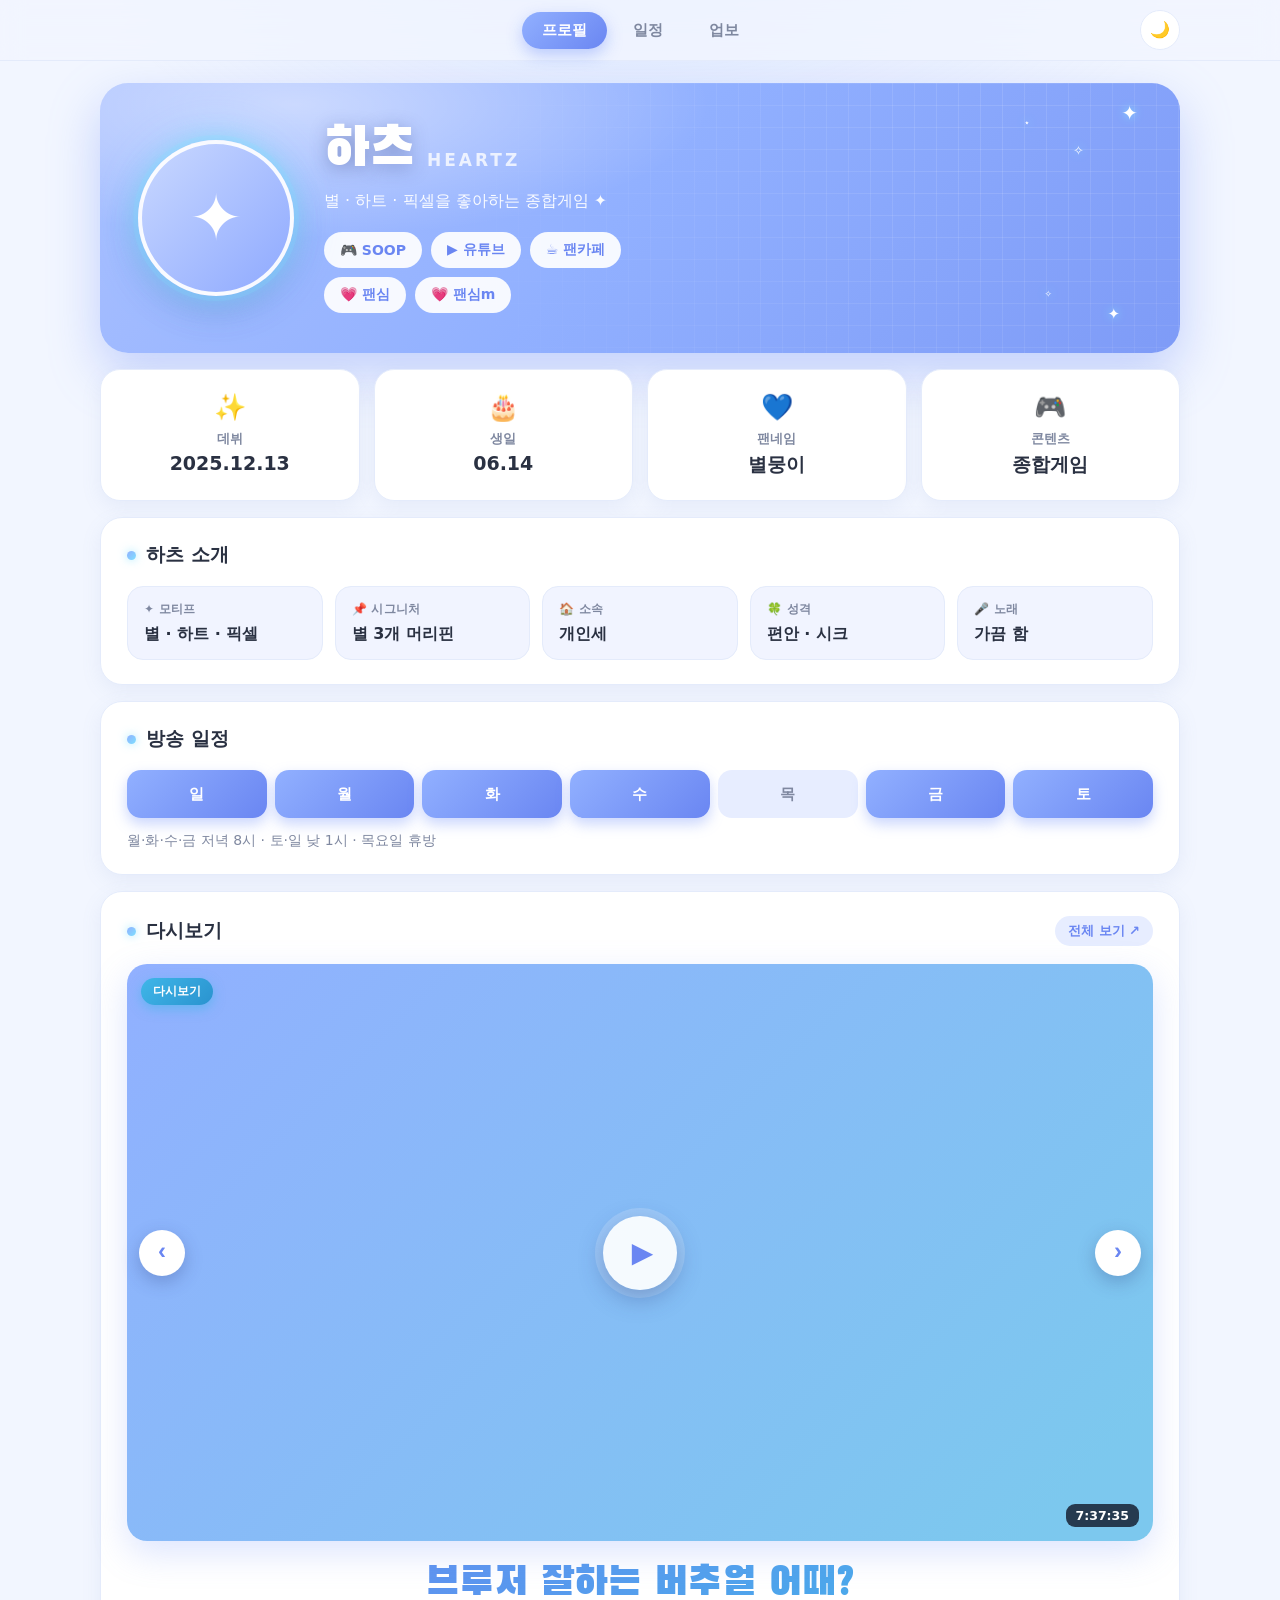
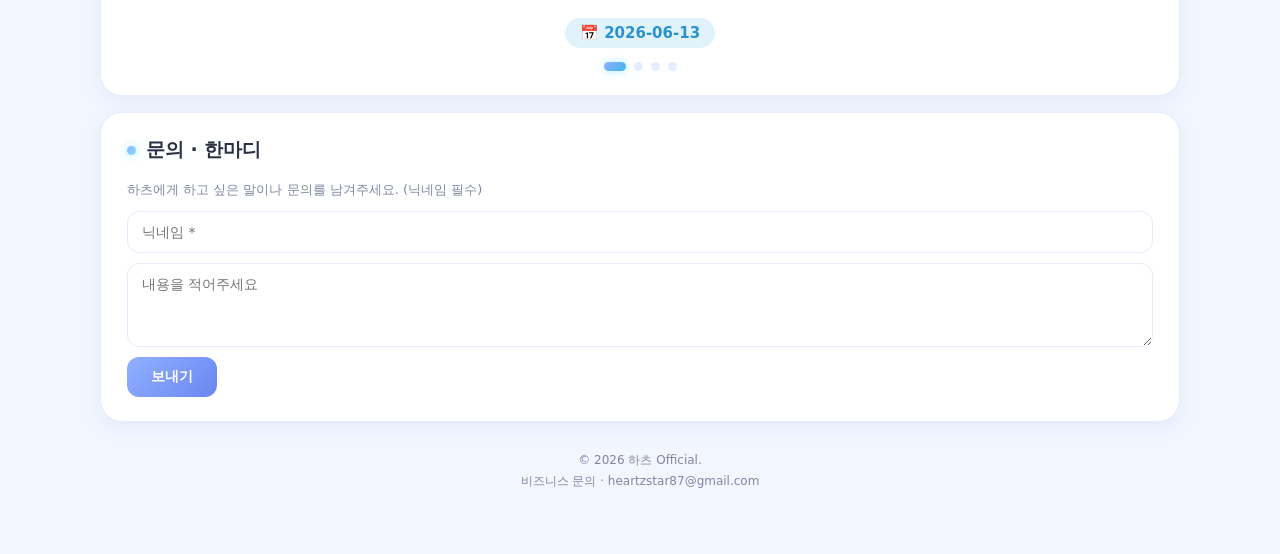
==== commit 2f8f7055: "Add files via upload" ====
--- a/index.html
+++ b/index.html
@@ -113,6 +113,20 @@
           <div class="vod-cap-meta" id="vod-cap-meta"></div>
         </div>
         <div class="vod-dots" id="vod-dots"></div>
+      </div>
+    </section>
+
+    <!-- 문의 -->
+    <section class="card">
+      <h2 class="sec-title"><span class="dot"></span>문의 · 한마디</h2>
+      <p class="inq-note" style="margin-bottom:12px">하츠에게 하고 싶은 말이나 문의를 남겨주세요. (닉네임 필수)</p>
+      <div class="inq-form">
+        <input id="inq-nick" maxlength="20" placeholder="닉네임 *">
+        <textarea id="inq-msg" rows="3" maxlength="500" placeholder="내용을 적어주세요"></textarea>
+        <div class="inq-row">
+          <button class="inq-btn" type="button" id="inq-send">보내기</button>
+          <span class="inq-msg" id="inq-result"></span>
+        </div>
       </div>
     </section>
 
@@ -211,8 +225,26 @@
       render();
     }
 
+    function flashInq(t){ var el=document.getElementById('inq-result'); if(el){ el.textContent=t; setTimeout(function(){ el.textContent=''; }, 4000); } }
+    function initInquiry(page){
+      var btn=document.getElementById('inq-send'); if(!btn) return;
+      btn.addEventListener('click', async function(){
+        var nick=(document.getElementById('inq-nick').value||'').trim();
+        var msg=(document.getElementById('inq-msg').value||'').trim();
+        if(!nick){ alert('닉네임을 적어주세요'); return; }
+        if(!msg){ alert('내용을 적어주세요'); return; }
+        if(!db){ flashInq('지금은 미리보기예요. 배포하면 문의가 저장돼요!'); return; }
+        btn.disabled=true;
+        var ok = await insertRow('inquiries', { nickname:nick, message:msg, page:page });
+        btn.disabled=false;
+        if(ok){ document.getElementById('inq-nick').value=''; document.getElementById('inq-msg').value=''; flashInq('보내졌어요! 고마워요 🤍'); }
+        else flashInq('전송에 실패했어요. 잠시 후 다시 시도해주세요.');
+      });
+    }
+
     initTheme();
     loadProfile(); loadUpcoming(); loadVods();
+    initInquiry('프로필');
     initIframeResize();
   </script>
 </body>
--- a/style.css
+++ b/style.css
@@ -246,6 +246,20 @@
 .work-stat{ font-size:14px; color:var(--text-soft); font-weight:600; }
 .work-stat b{ color:var(--main-dark); font-size:17px; font-weight:800; }
 
+/* ── 문의 폼 ── */
+.inq-note{ font-size:13px; color:var(--text-soft); }
+.inq-form{ display:flex; flex-direction:column; gap:10px; }
+.inq-form input, .inq-form textarea{ width:100%; padding:12px 14px; border-radius:12px; border:1.5px solid var(--line);
+  background:var(--card); color:var(--text); font-size:14px; font-family:inherit; outline:none; transition:border-color .16s ease; }
+.inq-form textarea{ resize:vertical; min-height:84px; }
+.inq-form input:focus, .inq-form textarea:focus{ border-color:var(--main); }
+.inq-row{ display:flex; gap:12px; align-items:center; }
+.inq-btn{ padding:11px 24px; border-radius:12px; border:none; background:linear-gradient(135deg,var(--main),var(--main-dark));
+  color:#fff; font-weight:800; font-size:14px; cursor:pointer; transition:transform .16s ease; }
+.inq-btn:hover{ transform:translateY(-2px); }
+.inq-btn:disabled{ opacity:.6; cursor:default; transform:none; }
+.inq-msg{ font-size:13px; font-weight:700; color:#2f9e63; }
+
 /* ── 푸터 ── */
 .foot{ text-align:center; margin-top:8px; padding-top:6px; }
 .foot-links{ display:flex; justify-content:center; gap:8px; flex-wrap:wrap; margin-bottom:10px; }
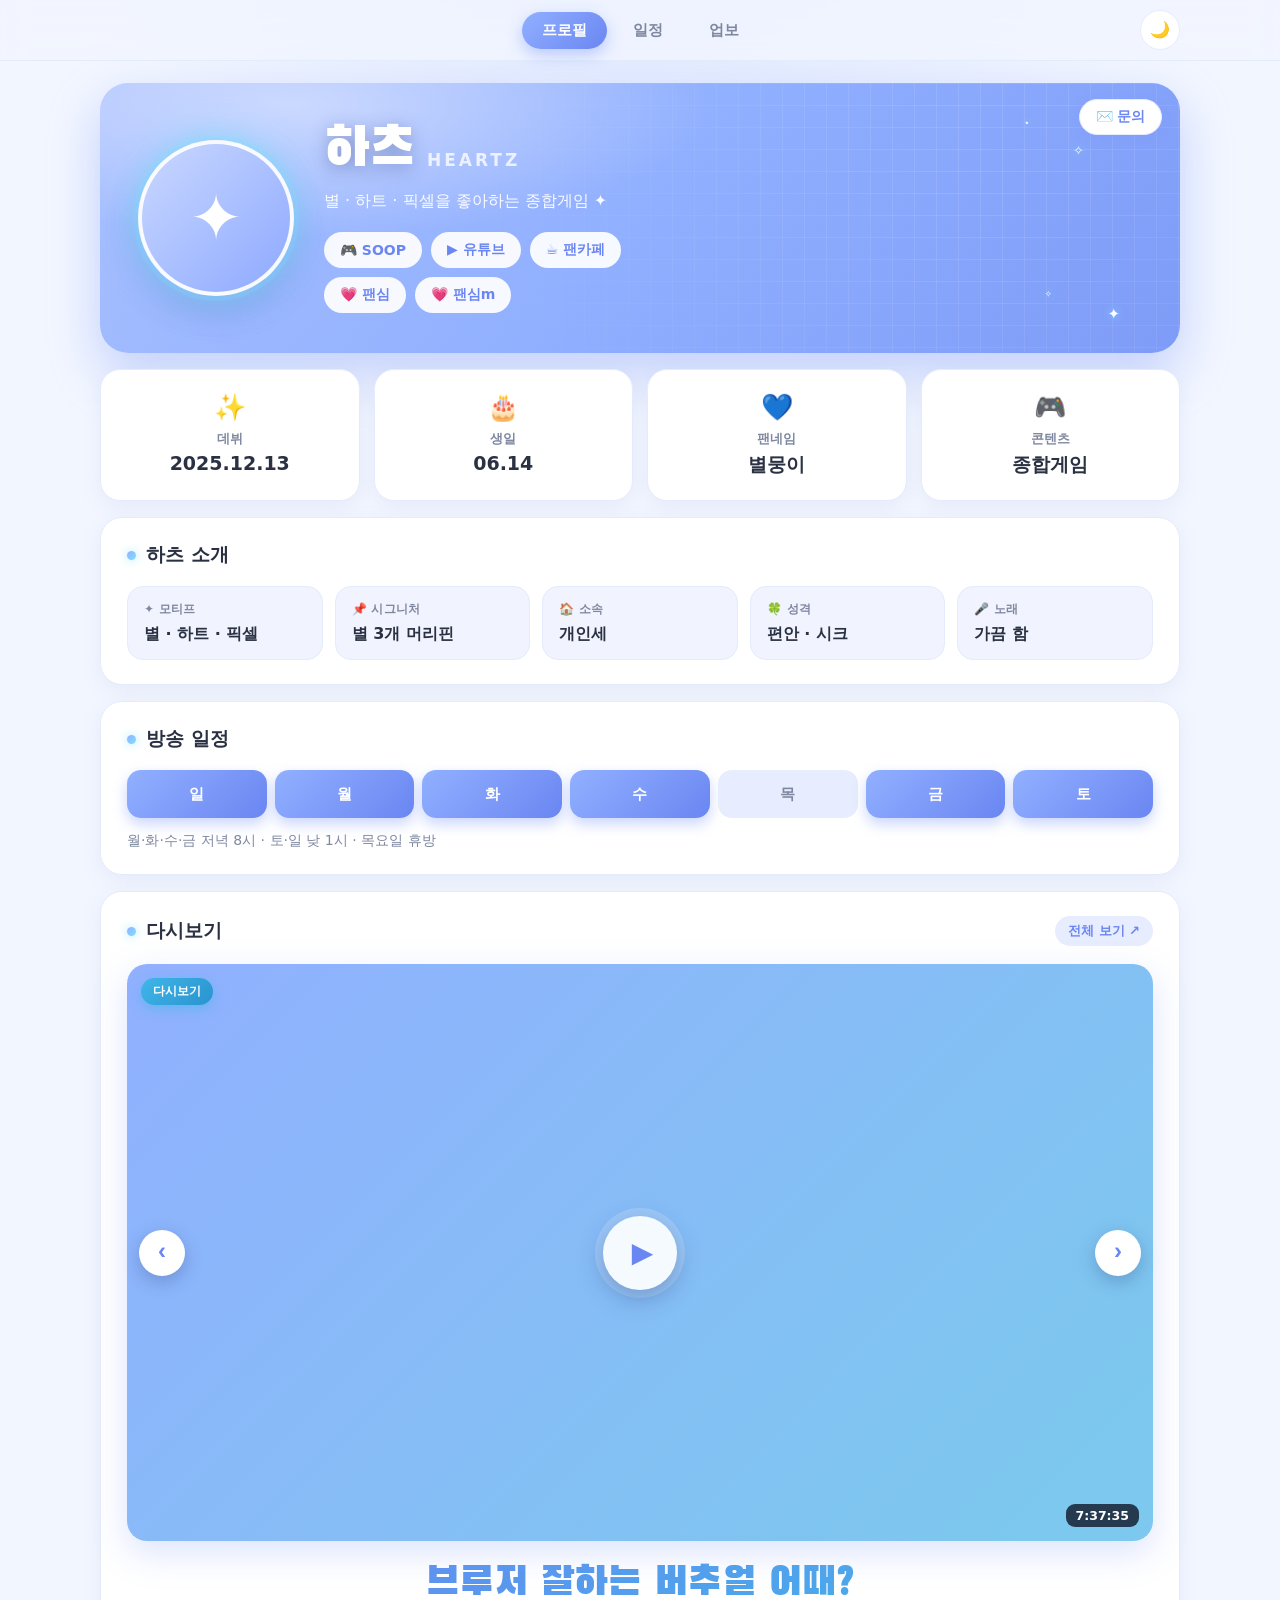
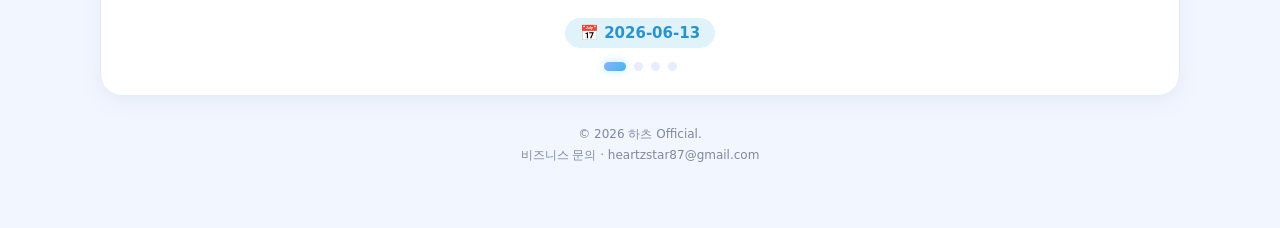
==== commit d1a6452a: "Add files via upload" ====
--- a/index.html
+++ b/index.html
@@ -33,6 +33,7 @@
 
     <!-- HERO -->
     <section class="hero">
+      <button class="inquiry-btn" type="button" onclick="openInquiry()">✉️ 문의</button>
       <div class="hero-stars" aria-hidden="true">
         <span class="s1">✦</span><span class="s2">✧</span><span class="s3">⋆</span><span class="s4">✦</span><span class="s5">✧</span>
       </div>
@@ -116,26 +117,26 @@
       </div>
     </section>
 
-    <!-- 문의 -->
-    <section class="card">
-      <h2 class="sec-title"><span class="dot"></span>문의 · 한마디</h2>
-      <p class="inq-note" style="margin-bottom:12px">하츠에게 하고 싶은 말이나 문의를 남겨주세요. (닉네임 필수)</p>
-      <div class="inq-form">
-        <input id="inq-nick" maxlength="20" placeholder="닉네임 *">
-        <textarea id="inq-msg" rows="3" maxlength="500" placeholder="내용을 적어주세요"></textarea>
-        <div class="inq-row">
-          <button class="inq-btn" type="button" id="inq-send">보내기</button>
-          <span class="inq-msg" id="inq-result"></span>
-        </div>
-      </div>
-    </section>
-
     <footer class="foot">
       <div class="foot-copy" id="foot-copy">© 2026 하츠 Official.</div>
       <div class="foot-biz" id="foot-biz">비즈니스 문의 · heartzstar87@gmail.com</div>
     </footer>
 
   </main>
+
+  <!-- 문의 모달 -->
+  <div class="iq-ov" id="iq-ov" onclick="if(event.target===this)closeInquiry()">
+    <div class="iq-modal">
+      <div class="iq-title">✉️ 문의하기</div>
+      <div class="iq-desc">하츠에게 하고 싶은 말을 남겨주세요 🤍</div>
+      <input class="iq-input" id="iq-nick" placeholder="닉네임 (필수)">
+      <textarea class="iq-input" id="iq-msg" rows="4" placeholder="문의 내용을 적어주세요"></textarea>
+      <div class="iq-btns">
+        <button class="iq-cancel" type="button" onclick="closeInquiry()">취소</button>
+        <button class="iq-send" type="button" onclick="sendInquiry()">보내기 🤍</button>
+      </div>
+    </div>
+  </div>
 
   <script src="https://cdn.jsdelivr.net/npm/@supabase/supabase-js@2/dist/umd/supabase.min.js"></script>
   <script src="supabase.js"></script>
@@ -225,26 +226,27 @@
       render();
     }
 
-    function flashInq(t){ var el=document.getElementById('inq-result'); if(el){ el.textContent=t; setTimeout(function(){ el.textContent=''; }, 4000); } }
-    function initInquiry(page){
-      var btn=document.getElementById('inq-send'); if(!btn) return;
-      btn.addEventListener('click', async function(){
-        var nick=(document.getElementById('inq-nick').value||'').trim();
-        var msg=(document.getElementById('inq-msg').value||'').trim();
-        if(!nick){ alert('닉네임을 적어주세요'); return; }
-        if(!msg){ alert('내용을 적어주세요'); return; }
-        if(!db){ flashInq('지금은 미리보기예요. 배포하면 문의가 저장돼요!'); return; }
-        btn.disabled=true;
-        var ok = await insertRow('inquiries', { nickname:nick, message:msg, page:page });
-        btn.disabled=false;
-        if(ok){ document.getElementById('inq-nick').value=''; document.getElementById('inq-msg').value=''; flashInq('보내졌어요! 고마워요 🤍'); }
-        else flashInq('전송에 실패했어요. 잠시 후 다시 시도해주세요.');
-      });
+    var INQ_PAGE = '프로필';
+    function openInquiry(){
+      var ov=document.getElementById('iq-ov'), e=window.event, y=80;
+      if(e){ y=(e.pageY!=null?e.pageY:(e.clientY||0)); }
+      ov.style.top = Math.max(10, y-60)+'px';
+      ov.classList.add('show');
+    }
+    function closeInquiry(){ document.getElementById('iq-ov').classList.remove('show'); }
+    async function sendInquiry(){
+      var nick=document.getElementById('iq-nick').value.trim();
+      if(!nick){ alert('닉네임을 적어주세요'); return; }
+      var msg=document.getElementById('iq-msg').value.trim();
+      if(!msg){ alert('문의 내용을 적어주세요'); return; }
+      if(!db){ alert('지금은 미리보기예요. 배포(서버 연결) 후 전송됩니다.'); return; }
+      var ok = await insertRow('inquiries', { nickname:nick, message:msg, page:INQ_PAGE });
+      if(ok){ alert('문의가 전송됐어요! 🤍'); document.getElementById('iq-nick').value=''; document.getElementById('iq-msg').value=''; closeInquiry(); }
+      else alert('전송 실패 ㅠㅠ 잠시 후 다시 시도해주세요');
     }
 
     initTheme();
     loadProfile(); loadUpcoming(); loadVods();
-    initInquiry('프로필');
     initIframeResize();
   </script>
 </body>
--- a/style.css
+++ b/style.css
@@ -246,19 +246,26 @@
 .work-stat{ font-size:14px; color:var(--text-soft); font-weight:600; }
 .work-stat b{ color:var(--main-dark); font-size:17px; font-weight:800; }
 
-/* ── 문의 폼 ── */
-.inq-note{ font-size:13px; color:var(--text-soft); }
-.inq-form{ display:flex; flex-direction:column; gap:10px; }
-.inq-form input, .inq-form textarea{ width:100%; padding:12px 14px; border-radius:12px; border:1.5px solid var(--line);
-  background:var(--card); color:var(--text); font-size:14px; font-family:inherit; outline:none; transition:border-color .16s ease; }
-.inq-form textarea{ resize:vertical; min-height:84px; }
-.inq-form input:focus, .inq-form textarea:focus{ border-color:var(--main); }
-.inq-row{ display:flex; gap:12px; align-items:center; }
-.inq-btn{ padding:11px 24px; border-radius:12px; border:none; background:linear-gradient(135deg,var(--main),var(--main-dark));
-  color:#fff; font-weight:800; font-size:14px; cursor:pointer; transition:transform .16s ease; }
-.inq-btn:hover{ transform:translateY(-2px); }
-.inq-btn:disabled{ opacity:.6; cursor:default; transform:none; }
-.inq-msg{ font-size:13px; font-weight:700; color:#2f9e63; }
+/* ── 문의 (우상단 버튼 + 모달) ── */
+@keyframes pop{ from{transform:scale(.95);opacity:0} to{transform:scale(1);opacity:1} }
+.inquiry-btn{ position:absolute; top:16px; right:18px; z-index:5; background:var(--card); border:1.5px solid var(--line);
+  color:var(--main-dark); border-radius:999px; padding:8px 16px; font-size:14px; font-weight:800; cursor:pointer;
+  transition:all .18s ease; box-shadow:0 4px 12px rgba(120,150,250,.2); }
+.inquiry-btn:hover{ background:var(--main); color:#fff; border-color:var(--main); }
+.iq-ov{ position:absolute; left:0; right:0; background:rgba(30,40,70,.4); display:none; align-items:flex-start;
+  justify-content:center; z-index:600; padding:16px; }
+.iq-ov.show{ display:flex; }
+.iq-modal{ background:var(--card); border-radius:22px; width:100%; max-width:420px; padding:24px;
+  box-shadow:0 20px 60px rgba(60,80,160,.3); animation:pop .2s ease; }
+.iq-title{ font-size:18px; font-weight:800; color:var(--main-dark); margin-bottom:4px; }
+.iq-desc{ font-size:13px; color:var(--text-soft); margin-bottom:16px; }
+.iq-input{ width:100%; padding:12px 14px; border-radius:12px; border:1.5px solid var(--line); background:var(--card);
+  color:var(--text); font-size:14px; outline:none; margin-bottom:10px; font-family:inherit; box-sizing:border-box; transition:border-color .16s ease; }
+.iq-input:focus{ border-color:var(--main); }
+.iq-btns{ display:flex; gap:8px; margin-top:6px; }
+.iq-btns button{ flex:1; padding:12px; border-radius:12px; border:none; font-size:14px; font-weight:800; cursor:pointer; }
+.iq-send{ background:linear-gradient(135deg,var(--main),var(--main-dark)); color:#fff; }
+.iq-cancel{ background:var(--main-light); color:var(--main-dark); }
 
 /* ── 푸터 ── */
 .foot{ text-align:center; margin-top:8px; padding-top:6px; }
